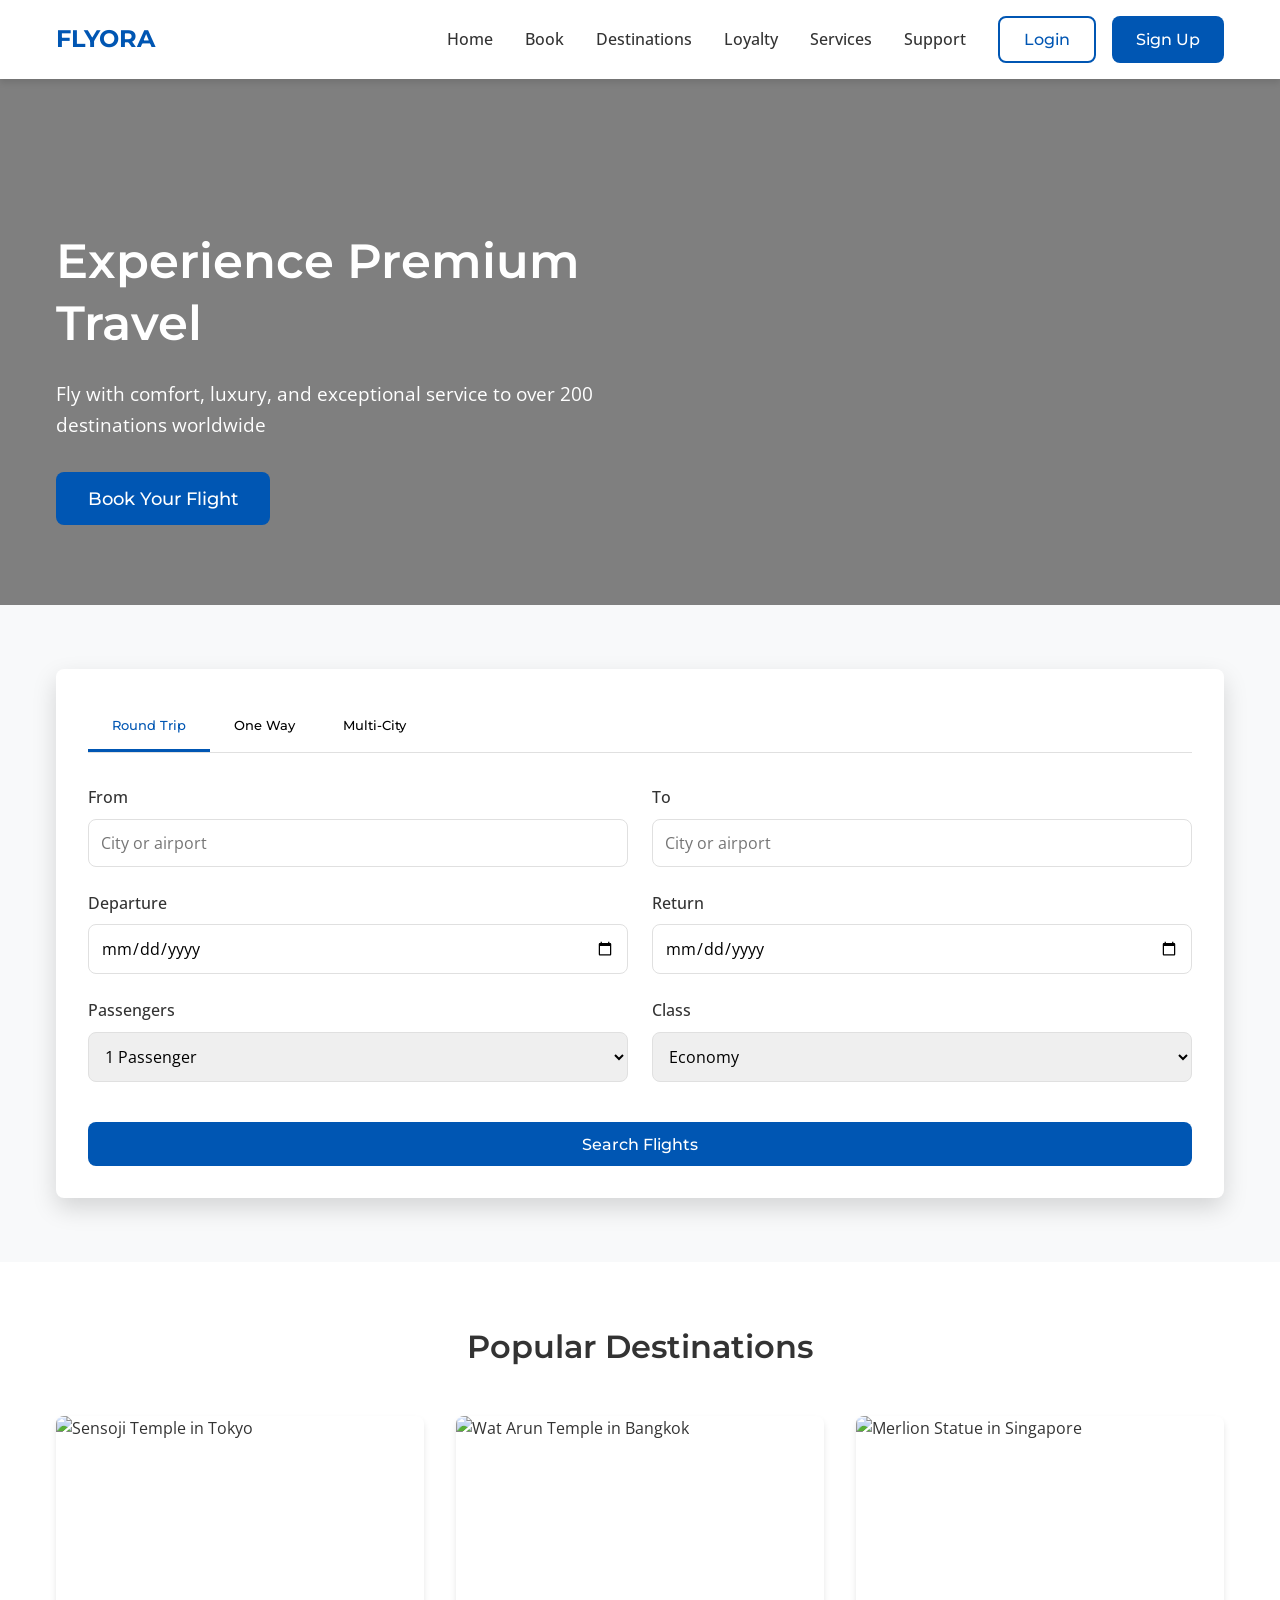
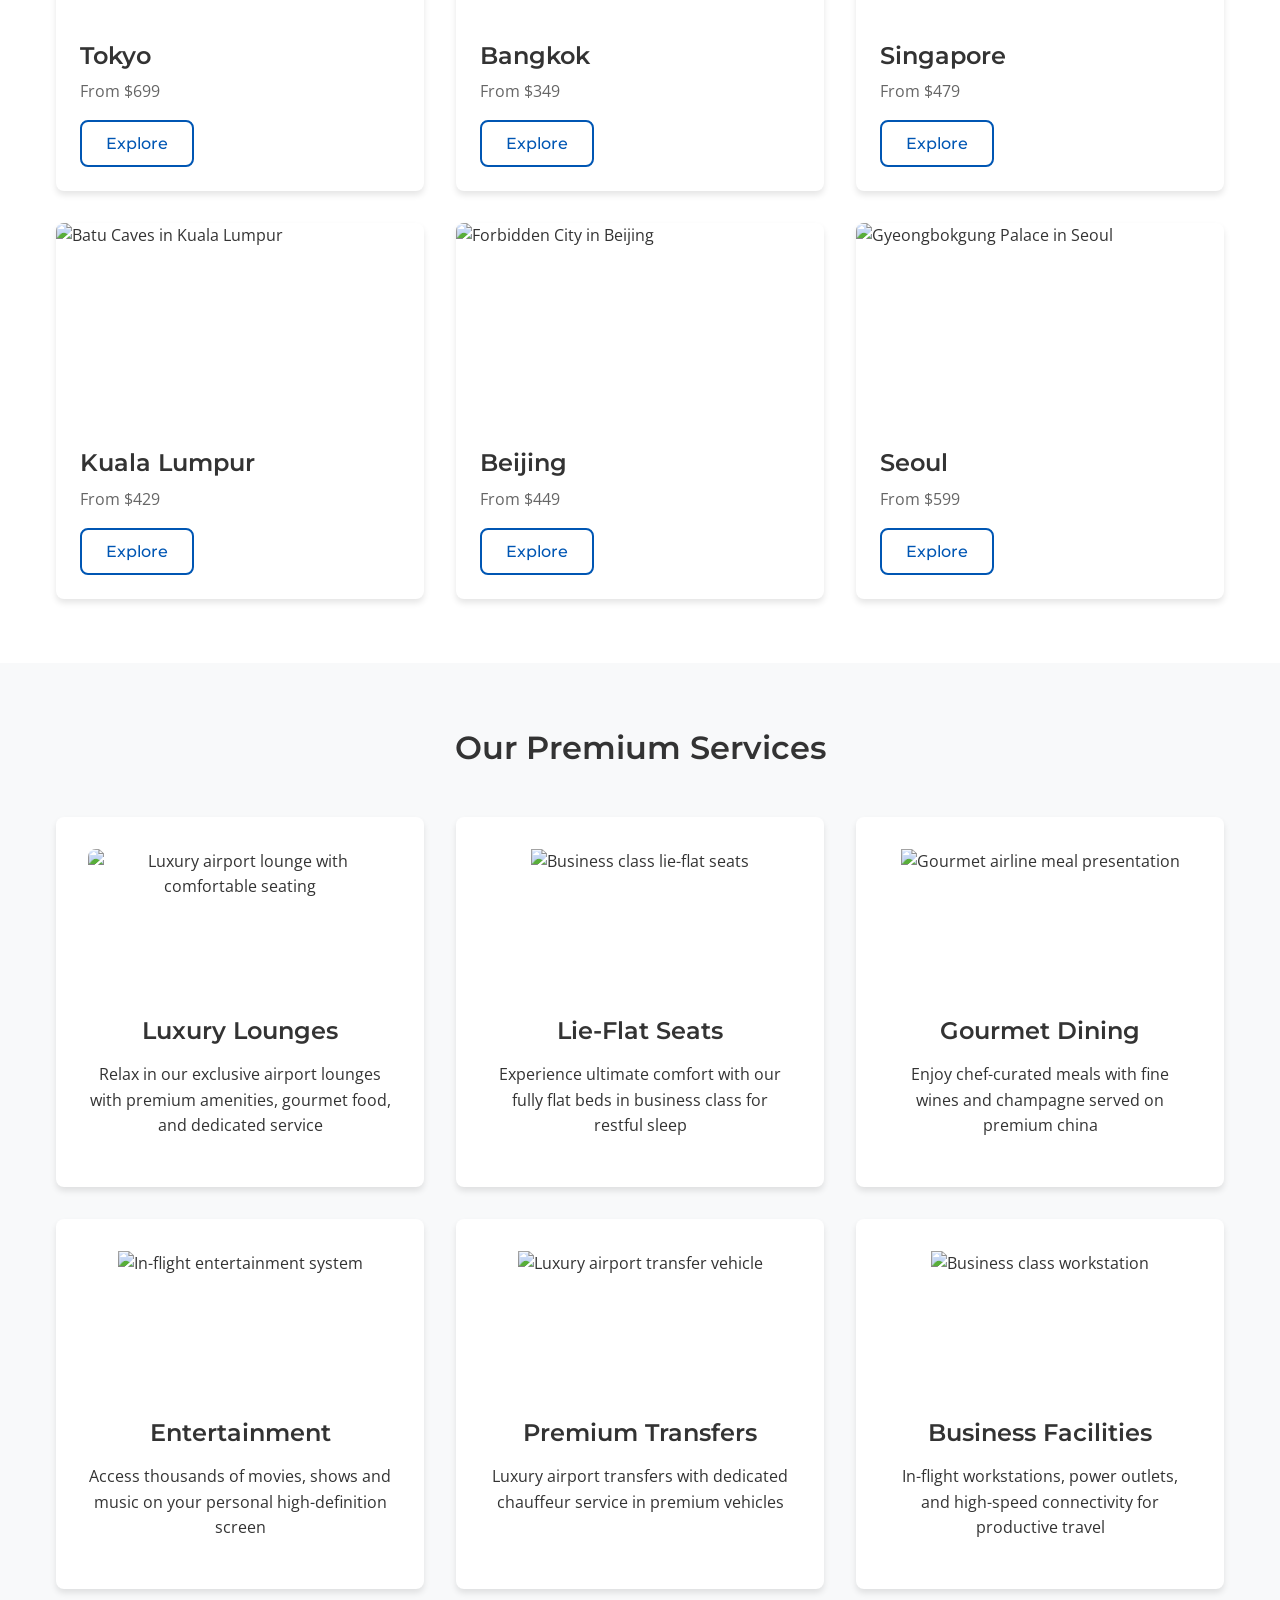
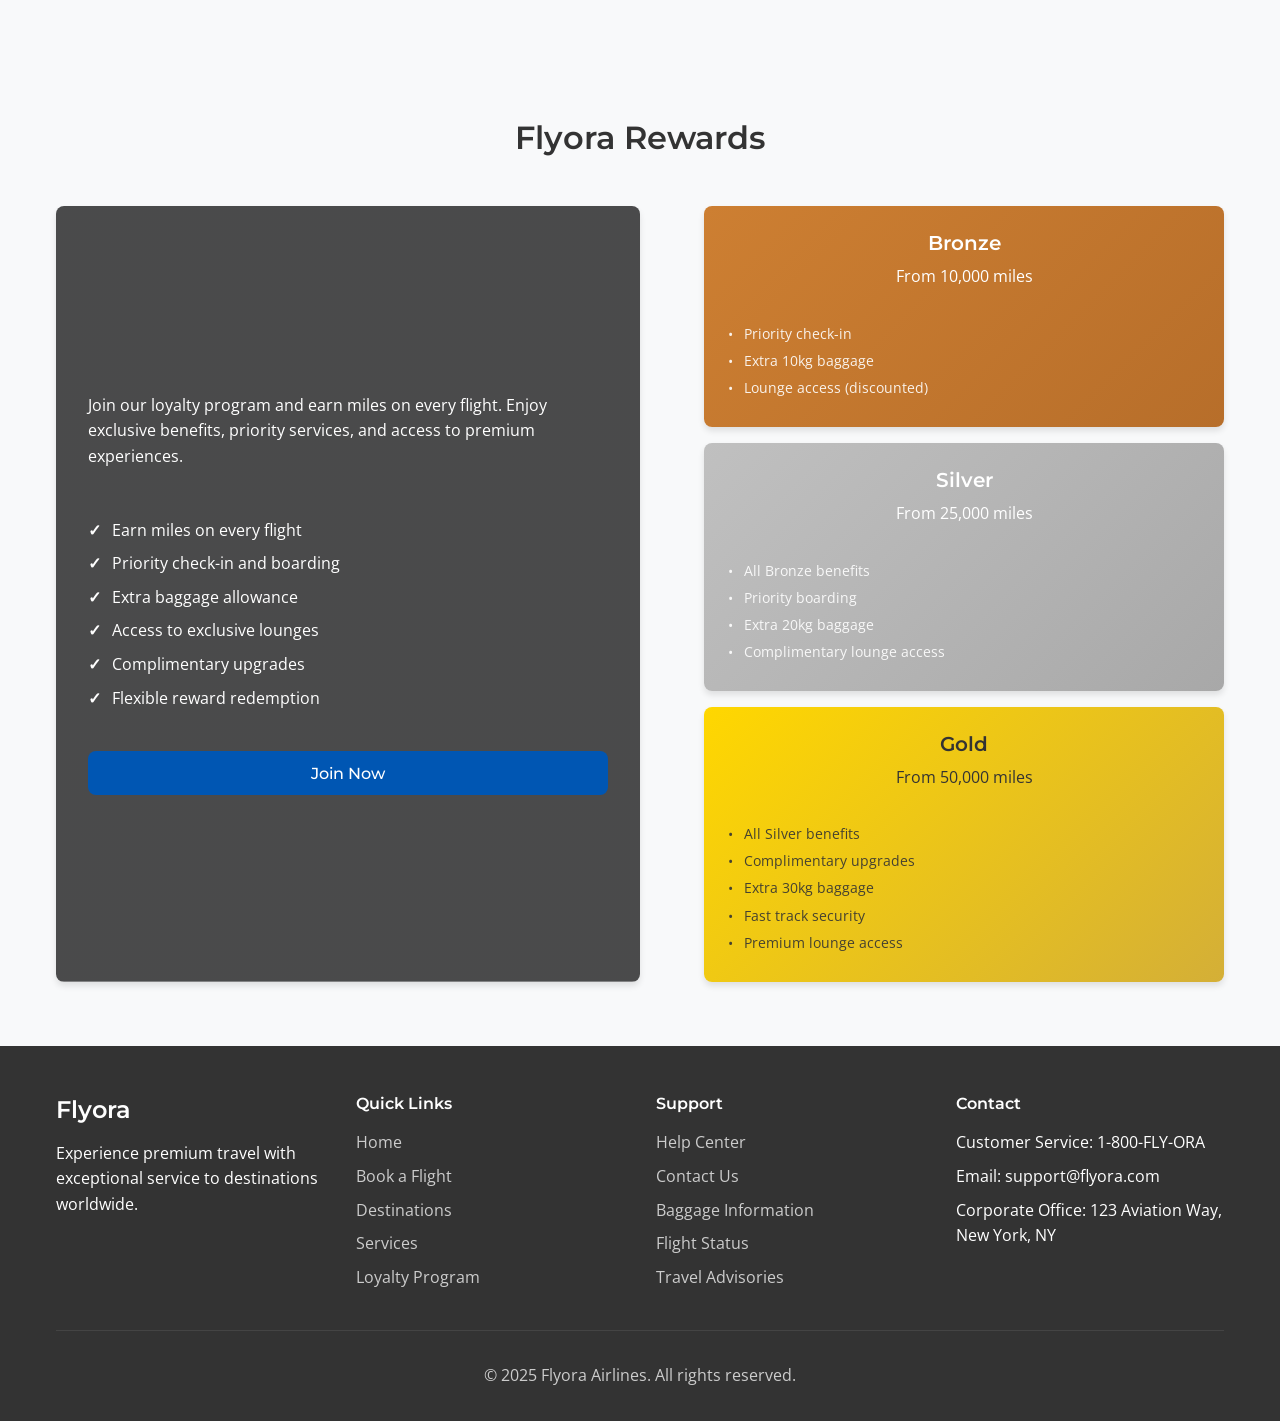
==== HTML/index.html @ 105d6963 "Add files via upload" ====
<!DOCTYPE html>
<html lang="en">
<head>
    <meta charset="UTF-8">
    <meta name="viewport" content="width=device-width, initial-scale=1.0">
    <title>Flyora - Premium Airline Experience</title>
    <link href="https://fonts.googleapis.com/css2?family=Montserrat:wght@400;500;600;700&family=Open+Sans:wght@400;500&display=swap" rel="stylesheet">
    <link rel="stylesheet" href="../CSS/style.css">
</head>
<body>
    <!-- Header & Navigation -->
    <header class="header">
        <div class="container">
            <nav class="navbar">
                <div class="nav-brand">
                    <a href="#" class="logo">
                        <span class="logo-text">FLYORA</span>
                    </a>
                </div>
                <ul class="nav-menu">
                    <li class="nav-item"><a href="#home" class="nav-link">Home</a></li>
                    <li class="nav-item"><a href="#booking" class="nav-link">Book</a></li>
                    <li class="nav-item"><a href="#destinations" class="nav-link">Destinations</a></li>
                    <li class="nav-item"><a href="#loyalty" class="nav-link">Loyalty</a></li>
                    <li class="nav-item"><a href="#services" class="nav-link">Services</a></li>
                    <li class="nav-item"><a href="#support" class="nav-link">Support</a></li>
                    <li class="nav-item auth-buttons">
                        <button class="btn btn-secondary" id="loginBtn">Login</button>
                        <button class="btn btn-primary" id="signupBtn">Sign Up</button>
                    </li>
                </ul>
                <div class="hamburger">
                    <span class="bar"></span>
                    <span class="bar"></span>
                    <span class="bar"></span>
                </div>
            </nav>
        </div>
    </header>

    <!-- Hero Section -->
    <section class="hero" id="home">
        <div class="container">
            <div class="hero-content">
                <h1 class="hero-title">Experience Premium Travel</h1>
                <p class="hero-subtitle">Fly with comfort, luxury, and exceptional service to over 200 destinations worldwide</p>
                <button class="btn btn-primary btn-large">Book Your Flight</button>
            </div>
        </div>
    </section>

    <!-- Flight Search -->
    <section class="flight-search" id="booking">
        <div class="container">
            <div class="search-container">
                <div class="search-tabs">
                    <button class="tab-btn active" data-tab="round-trip">Round Trip</button>
                    <button class="tab-btn" data-tab="one-way">One Way</button>
                    <button class="tab-btn" data-tab="multi-city">Multi-City</button>
                </div>
                <form class="search-form" id="flightSearchForm">
                    <div class="form-row">
                        <div class="form-group">
                            <label for="from">From</label>
                            <input type="text" id="from" placeholder="City or airport" required>
                        </div>
                        <div class="form-group">
                            <label for="to">To</label>
                            <input type="text" id="to" placeholder="City or airport" required>
                        </div>
                    </div>
                    <div class="form-row">
                        <div class="form-group">
                            <label for="departure">Departure</label>
                            <input type="date" id="departure" required>
                        </div>
                        <div class="form-group">
                            <label for="return">Return</label>
                            <input type="date" id="return">
                        </div>
                    </div>
                    <div class="form-row">
                        <div class="form-group">
                            <label for="passengers">Passengers</label>
                            <select id="passengers">
                                <option value="1">1 Passenger</option>
                                <option value="2">2 Passengers</option>
                                <option value="3">3 Passengers</option>
                                <option value="4">4 Passengers</option>
                                <option value="5">5+ Passengers</option>
                            </select>
                        </div>
                        <div class="form-group">
                            <label for="class">Class</label>
                            <select id="class">
                                <option value="economy">Economy</option>
                                <option value="premium">Premium Economy</option>
                                <option value="business">Business</option>
                                <option value="first">First Class</option>
                            </select>
                        </div>
                    </div>
                    <button type="submit" class="btn btn-primary btn-search">Search Flights</button>
                </form>
            </div>
        </div>
    </section>

    <!-- Destinations -->
    <section class="destinations" id="destinations">
        <div class="container">
            <h2 class="section-title">Popular Destinations</h2>
            <div class="destinations-grid">
                <!-- Tokyo - Sensoji Temple -->
                <div class="destination-card">
                    <div class="card-image">
                        <img src="https://images.unsplash.com/photo-1540959733332-9abcb6d7d92a?ixlib=rb-4.0.3&ixid=M3wxMjA3fDB8MHxwaG90by1wYWdlfHx8fGVufDB8fHx8fA%3D%3D&auto=format&fit=crop&w=2070&q=80" alt="Sensoji Temple in Tokyo">
                    </div>
                    <div class="card-content">
                        <h3>Tokyo</h3>
                        <p>From $699</p>
                        <button class="btn btn-secondary">Explore</button>
                    </div>
                </div>
                <!-- Bangkok - Wat Arun -->
                <div class="destination-card">
                    <div class="card-image">
                        <img src="https://images.unsplash.com/photo-1596422846543-75c6fc197f07?ixlib=rb-4.0.3&ixid=M3wxMjA3fDB8MHxwaG90by1wYWdlfHx8fGVufDB8fHx8fA%3D%3D&auto=format&fit=crop&w=2046&q=80" alt="Wat Arun Temple in Bangkok">
                    </div>
                    <div class="card-content">
                        <h3>Bangkok</h3>
                        <p>From $349</p>
                        <button class="btn btn-secondary">Explore</button>
                    </div>
                </div>
                <!-- Singapore - Merlion -->
                <div class="destination-card">
                    <div class="card-image">
                        <img src="https://images.unsplash.com/photo-1525625293386-3f8f99389edd?ixlib=rb-4.0.3&ixid=M3wxMjA3fDB8MHxwaG90by1wYWdlfHx8fGVufDB8fHx8fA%3D%3D&auto=format&fit=crop&w=2052&q=80" alt="Merlion Statue in Singapore">
                    </div>
                    <div class="card-content">
                        <h3>Singapore</h3>
                        <p>From $479</p>
                        <button class="btn btn-secondary">Explore</button>
                    </div>
                </div>
                <!-- Kuala Lumpur - Batu Caves -->
                <div class="destination-card">
                    <div class="card-image">
                        <img src="https://images.unsplash.com/photo-1596422846543-75c6fc197f07?ixlib=rb-4.0.3&ixid=M3wxMjA3fDB8MHxwaG90by1wYWdlfHx8fGVufDB8fHx8fA%3D%3D&auto=format&fit=crop&w=2046&q=80" alt="Batu Caves in Kuala Lumpur">
                    </div>
                    <div class="card-content">
                        <h3>Kuala Lumpur</h3>
                        <p>From $429</p>
                        <button class="btn btn-secondary">Explore</button>
                    </div>
                </div>
                <!-- Beijing - Forbidden City -->
                <div class="destination-card">
                    <div class="card-image">
                        <img src="https://images.unsplash.com/photo-1508804185872-d7badad00f7d?ixlib=rb-4.0.3&ixid=M3wxMjA3fDB8MHxwaG90by1wYWdlfHx8fGVufDB8fHx8fA%3D%3D&auto=format&fit=crop&w=2070&q=80" alt="Forbidden City in Beijing">
                    </div>
                    <div class="card-content">
                        <h3>Beijing</h3>
                        <p>From $449</p>
                        <button class="btn btn-secondary">Explore</button>
                    </div>
                </div>
                <!-- Seoul - Gyeongbokgung Palace -->
                <div class="destination-card">
                    <div class="card-image">
                        <img src="https://images.unsplash.com/photo-1534274867514-d5b47ef89ed7?ixlib=rb-4.0.3&ixid=M3wxMjA3fDB8MHxwaG90by1wYWdlfHx8fGVufDB8fHx8fA%3D%3D&auto=format&fit=crop&w=2065&q=80" alt="Gyeongbokgung Palace in Seoul">
                    </div>
                    <div class="card-content">
                        <h3>Seoul</h3>
                        <p>From $599</p>
                        <button class="btn btn-secondary">Explore</button>
                    </div>
                </div>
            </div>
        </div>
    </section>

    <!-- Services -->
    <section class="services" id="services">
        <div class="container">
            <h2 class="section-title">Our Premium Services</h2>
            <div class="services-grid">
                <div class="service-card">
                    <div class="service-image">
                        <img src="https://images.unsplash.com/photo-1566073771259-6a8506099945?ixlib=rb-4.0.3&ixid=M3wxMjA3fDB8MHxwaG90by1wYWdlfHx8fGVufDB8fHx8fA%3D%3D&auto=format&fit=crop&w=2068&q=80" alt="Luxury airport lounge with comfortable seating">
                    </div>
                    <h3>Luxury Lounges</h3>
                    <p>Relax in our exclusive airport lounges with premium amenities, gourmet food, and dedicated service</p>
                </div>
                <div class="service-card">
                    <div class="service-image">
                        <img src="https://images.unsplash.com/photo-1556386737-ae9b1e8faa12?ixlib=rb-4.0.3&ixid=M3wxMjA3fDB8MHxwaG90by1wYWdlfHx8fGVufDB8fHx8fA%3D%3D&auto=format&fit=crop&w=2070&q=80" alt="Business class lie-flat seats">
                    </div>
                    <h3>Lie-Flat Seats</h3>
                    <p>Experience ultimate comfort with our fully flat beds in business class for restful sleep</p>
                </div>
                <div class="service-card">
                    <div class="service-image">
                        <img src="https://images.unsplash.com/photo-1565299624946-b28f40a0ca4b?ixlib=rb-4.0.3&ixid=M3wxMjA3fDB8MHxwaG90by1wYWdlfHx8fGVufDB8fHx8fA%3D%3D&auto=format&fit=crop&w=1981&q=80" alt="Gourmet airline meal presentation">
                    </div>
                    <h3>Gourmet Dining</h3>
                    <p>Enjoy chef-curated meals with fine wines and champagne served on premium china</p>
                </div>
                <div class="service-card">
                    <div class="service-image">
                        <img src="https://images.unsplash.com/photo-1571019613454-1cb2f99b2d8b?ixlib=rb-4.0.3&ixid=M3wxMjA3fDB8MHxwaG90by1wYWdlfHx8fGVufDB8fHx8fA%3D%3D&auto=format&fit=crop&w=2070&q=80" alt="In-flight entertainment system">
                    </div>
                    <h3>Entertainment</h3>
                    <p>Access thousands of movies, shows and music on your personal high-definition screen</p>
                </div>
                <div class="service-card">
                    <div class="service-image">
                        <img src="https://images.unsplash.com/photo-1544620347-c4fd4a3d5957?ixlib=rb-4.0.3&ixid=M3wxMjA3fDB8MHxwaG90by1wYWdlfHx8fGVufDB8fHx8fA%3D%3D&auto=format&fit=crop&w=2069&q=80" alt="Luxury airport transfer vehicle">
                    </div>
                    <h3>Premium Transfers</h3>
                    <p>Luxury airport transfers with dedicated chauffeur service in premium vehicles</p>
                </div>
                <div class="service-card">
                    <div class="service-image">
                        <img src="https://images.unsplash.com/photo-1565689228864-2c3d63f83f81?ixlib=rb-4.0.3&ixid=M3wxMjA3fDB8MHxwaG90by1wYWdlfHx8fGVufDB8fHx8fA%3D%3D&auto=format&fit=crop&w=2070&q=80" alt="Business class workstation">
                    </div>
                    <h3>Business Facilities</h3>
                    <p>In-flight workstations, power outlets, and high-speed connectivity for productive travel</p>
                </div>
            </div>
        </div>
    </section>

    <!-- Loyalty Program -->
    <section class="loyalty" id="loyalty">
        <div class="container">
            <h2 class="section-title">Flyora Rewards</h2>
            <div class="loyalty-content">
                <div class="loyalty-text">
                    <p>Join our loyalty program and earn miles on every flight. Enjoy exclusive benefits, priority services, and access to premium experiences.</p>
                    <ul class="benefits-list">
                        <li>Earn miles on every flight</li>
                        <li>Priority check-in and boarding</li>
                        <li>Extra baggage allowance</li>
                        <li>Access to exclusive lounges</li>
                        <li>Complimentary upgrades</li>
                        <li>Flexible reward redemption</li>
                    </ul>
                    <button class="btn btn-primary">Join Now</button>
                </div>
                <div class="loyalty-visual">
                    <div class="tier-cards">
                        <div class="tier-card bronze">
                            <h4>Bronze</h4>
                            <p>From 10,000 miles</p>
                            <ul class="tier-benefits">
                                <li>Priority check-in</li>
                                <li>Extra 10kg baggage</li>
                                <li>Lounge access (discounted)</li>
                            </ul>
                        </div>
                        <div class="tier-card silver">
                            <h4>Silver</h4>
                            <p>From 25,000 miles</p>
                            <ul class="tier-benefits">
                                <li>All Bronze benefits</li>
                                <li>Priority boarding</li>
                                <li>Extra 20kg baggage</li>
                                <li>Complimentary lounge access</li>
                            </ul>
                        </div>
                        <div class="tier-card gold">
                            <h4>Gold</h4>
                            <p>From 50,000 miles</p>
                            <ul class="tier-benefits">
                                <li>All Silver benefits</li>
                                <li>Complimentary upgrades</li>
                                <li>Extra 30kg baggage</li>
                                <li>Fast track security</li>
                                <li>Premium lounge access</li>
                            </ul>
                        </div>
                    </div>
                </div>
            </div>
        </div>
    </section>

    <!-- Footer -->
    <footer class="footer" id="support">
        <div class="container">
            <div class="footer-content">
                <div class="footer-section">
                    <h3>Flyora</h3>
                    <p>Experience premium travel with exceptional service to destinations worldwide.</p>
                </div>
                <div class="footer-section">
                    <h4>Quick Links</h4>
                    <ul>
                        <li><a href="#home">Home</a></li>
                        <li><a href="#booking">Book a Flight</a></li>
                        <li><a href="#destinations">Destinations</a></li>
                        <li><a href="#services">Services</a></li>
                        <li><a href="#loyalty">Loyalty Program</a></li>
                    </ul>
                </div>
                <div class="footer-section">
                    <h4>Support</h4>
                    <ul>
                        <li><a href="#">Help Center</a></li>
                        <li><a href="#">Contact Us</a></li>
                        <li><a href="#">Baggage Information</a></li>
                        <li><a href="#">Flight Status</a></li>
                        <li><a href="#">Travel Advisories</a></li>
                    </ul>
                </div>
                <div class="footer-section">
                    <h4>Contact</h4>
                    <ul>
                        <li>Customer Service: 1-800-FLY-ORA</li>
                        <li>Email: support@flyora.com</li>
                        <li>Corporate Office: 123 Aviation Way, New York, NY</li>
                    </ul>
                </div>
            </div>
            <div class="footer-bottom">
                <p>&copy; 2025 Flyora Airlines. All rights reserved.</p>
            </div>
        </div>
    </footer>

    <!-- Auth Modal -->
    <div class="modal" id="authModal">
        <div class="modal-content">
            <span class="close">&times;</span>
            <div class="auth-tabs">
                <button class="auth-tab active" data-tab="login">Login</button>
                <button class="auth-tab" data-tab="signup">Sign Up</button>
            </div>
            <form class="auth-form" id="loginForm">
                <div class="form-group">
                    <label for="loginEmail">Email</label>
                    <input type="email" id="loginEmail" required>
                </div>
                <div class="form-group">
                    <label for="loginPassword">Password</label>
                    <input type="password" id="loginPassword" required>
                </div>
                <button type="submit" class="btn btn-primary">Login</button>
            </form>
            <form class="auth-form hidden" id="signupForm">
                <div class="form-group">
                    <label for="signupName">Full Name</label>
                    <input type="text" id="signupName" required>
                </div>
                <div class="form-group">
                    <label for="signupEmail">Email</label>
                    <input type="email" id="signupEmail" required>
                </div>
                <div class="form-group">
                    <label for="signupPassword">Password</label>
                    <input type="password" id="signupPassword" required>
                </div>
                <div class="form-group">
                    <label for="signupConfirmPassword">Confirm Password</label>
                    <input type="password" id="signupConfirmPassword" required>
                </div>
                <button type="submit" class="btn btn-primary">Sign Up</button>
            </form>
        </div>
    </div>

    <!-- Notification -->
    <div class="notification hidden" id="notification"></div>

    <script src="../JavaScript/script.js"></script>
</body>
</html>
---- CSS/style.css ----
/* CSS Variables */
:root {
    --primary-color: #0056b3;
    --primary-dark: #004494;
    --secondary-color: #ff7e00;
    --secondary-dark: #e67000;
    --accent-color: #00a8e8;
    --text-dark: #333333;
    --text-light: #666666;
    --text-white: #ffffff;
    --bg-light: #f8f9fa;
    --bg-white: #ffffff;
    --border-color: #e0e0e0;
    --success-color: #28a745;
    --warning-color: #ffc107;
    --error-color: #dc3545;
    --shadow: 0 4px 6px rgba(0, 0, 0, 0.1);
    --shadow-lg: 0 10px 25px rgba(0, 0, 0, 0.15);
    --border-radius: 8px;
    --transition: all 0.3s ease;
}

/* Reset & Base Styles */
* {
    margin: 0;
    padding: 0;
    box-sizing: border-box;
}

html {
    scroll-behavior: smooth;
}

body {
    font-family: 'Open Sans', sans-serif;
    font-size: 16px;
    line-height: 1.6;
    color: var(--text-dark);
    background-color: var(--bg-white);
}

h1, h2, h3, h4, h5, h6 {
    font-family: 'Montserrat', sans-serif;
    font-weight: 600;
    line-height: 1.3;
    margin-bottom: 1rem;
}

h1 {
    font-size: 2.5rem;
}

h2 {
    font-size: 2rem;
}

h3 {
    font-size: 1.5rem;
}

p {
    margin-bottom: 1rem;
}

a {
    text-decoration: none;
    color: inherit;
}

ul {
    list-style: none;
}

img {
    max-width: 100%;
    height: auto;
}

.container {
    width: 100%;
    max-width: 1200px;
    margin: 0 auto;
    padding: 0 1rem;
}

/* Buttons */
.btn {
    display: inline-block;
    padding: 0.75rem 1.5rem;
    border: none;
    border-radius: var(--border-radius);
    font-family: 'Montserrat', sans-serif;
    font-weight: 500;
    font-size: 1rem;
    text-align: center;
    cursor: pointer;
    transition: var(--transition);
    min-height: 44px;
    min-width: 44px;
}

.btn-primary {
    background-color: var(--primary-color);
    color: var(--text-white);
}

.btn-primary:hover {
    background-color: var(--primary-dark);
    transform: translateY(-2px);
}

.btn-secondary {
    background-color: transparent;
    color: var(--primary-color);
    border: 2px solid var(--primary-color);
}

.btn-secondary:hover {
    background-color: var(--primary-color);
    color: var(--text-white);
}

.btn-large {
    padding: 1rem 2rem;
    font-size: 1.1rem;
}

.btn-search {
    width: 100%;
    margin-top: 1rem;
}

/* Header & Navigation */
.header {
    position: fixed;
    top: 0;
    left: 0;
    width: 100%;
    background-color: var(--bg-white);
    box-shadow: var(--shadow);
    z-index: 1000;
}

.navbar {
    display: flex;
    justify-content: space-between;
    align-items: center;
    padding: 1rem 0;
}

.logo {
    font-family: 'Montserrat', sans-serif;
    font-weight: 700;
    font-size: 1.5rem;
    color: var(--primary-color);
}

.nav-menu {
    display: flex;
    align-items: center;
    gap: 2rem;
}

.nav-link {
    font-weight: 500;
    transition: var(--transition);
    padding: 0.5rem 0;
    position: relative;
}

.nav-link:hover {
    color: var(--primary-color);
}

.nav-link::after {
    content: '';
    position: absolute;
    bottom: 0;
    left: 0;
    width: 0;
    height: 2px;
    background-color: var(--primary-color);
    transition: var(--transition);
}

.nav-link:hover::after {
    width: 100%;
}

.auth-buttons {
    display: flex;
    gap: 1rem;
}

.hamburger {
    display: none;
    flex-direction: column;
    cursor: pointer;
}

.bar {
    width: 25px;
    height: 3px;
    background-color: var(--text-dark);
    margin: 3px 0;
    transition: var(--transition);
}

/* Hero Section */
.hero {
    background: linear-gradient(rgba(0, 0, 0, 0.5), rgba(0, 0, 0, 0.5)), url('https://images.unsplash.com/photo-1436491865332-7a61a109cc05?ixlib=rb-4.0.3&ixid=M3wxMjA3fDB8MHxwaG90by1wYWdlfHx8fGVufDB8fHx8fA%3D%3D&auto=format&fit=crop&w=2074&q=80');
    background-size: cover;
    background-position: center;
    color: var(--text-white);
    padding: 10rem 0 5rem;
    margin-top: 70px;
}

.hero-content {
    max-width: 600px;
}

.hero-title {
    font-size: 3rem;
    margin-bottom: 1.5rem;
}

.hero-subtitle {
    font-size: 1.2rem;
    margin-bottom: 2rem;
}

/* Flight Search */
.flight-search {
    padding: 4rem 0;
    background-color: var(--bg-light);
}

.search-container {
    background-color: var(--bg-white);
    border-radius: var(--border-radius);
    box-shadow: var(--shadow-lg);
    padding: 2rem;
}

.search-tabs {
    display: flex;
    margin-bottom: 2rem;
    border-bottom: 1px solid var(--border-color);
}

.tab-btn {
    background: none;
    border: none;
    padding: 1rem 1.5rem;
    font-family: 'Montserrat', sans-serif;
    font-weight: 500;
    cursor: pointer;
    transition: var(--transition);
    border-bottom: 3px solid transparent;
}

.tab-btn.active {
    color: var(--primary-color);
    border-bottom-color: var(--primary-color);
}

.search-form {
    display: flex;
    flex-direction: column;
    gap: 1.5rem;
}

.form-row {
    display: grid;
    grid-template-columns: 1fr 1fr;
    gap: 1.5rem;
}

.form-group {
    display: flex;
    flex-direction: column;
}

.form-group label {
    margin-bottom: 0.5rem;
    font-weight: 500;
}

.form-group input,
.form-group select {
    padding: 0.75rem;
    border: 1px solid var(--border-color);
    border-radius: var(--border-radius);
    font-family: 'Open Sans', sans-serif;
    font-size: 1rem;
    transition: var(--transition);
    min-height: 44px;
}

.form-group input:focus,
.form-group select:focus {
    outline: none;
    border-color: var(--primary-color);
    box-shadow: 0 0 0 3px rgba(0, 86, 179, 0.1);
}

/* Destinations */
.destinations {
    padding: 4rem 0;
}

.section-title {
    text-align: center;
    margin-bottom: 3rem;
}

.destinations-grid {
    display: grid;
    grid-template-columns: repeat(3, 1fr);
    gap: 2rem;
}

.destination-card {
    background-color: var(--bg-white);
    border-radius: var(--border-radius);
    box-shadow: var(--shadow);
    overflow: hidden;
    transition: var(--transition);
}

.destination-card:hover {
    transform: translateY(-5px);
    box-shadow: var(--shadow-lg);
}

.card-image {
    height: 200px;
    overflow: hidden;
}

.card-image img {
    width: 100%;
    height: 100%;
    object-fit: cover;
    transition: var(--transition);
}

.destination-card:hover .card-image img {
    transform: scale(1.1);
}

.card-content {
    padding: 1.5rem;
}

.card-content h3 {
    margin-bottom: 0.5rem;
}

.card-content p {
    margin-bottom: 1rem;
    color: var(--text-light);
}

/* Services */
.services {
    padding: 4rem 0;
    background-color: var(--bg-light);
}

.services-grid {
    display: grid;
    grid-template-columns: repeat(3, 1fr);
    gap: 2rem;
}

.service-card {
    background-color: var(--bg-white);
    padding: 2rem;
    border-radius: var(--border-radius);
    text-align: center;
    box-shadow: var(--shadow);
    transition: var(--transition);
    position: relative;
    overflow: hidden;
}

.service-card:hover {
    transform: translateY(-5px);
    box-shadow: var(--shadow-lg);
}

.service-icon {
    font-size: 3rem;
    margin-bottom: 1rem;
}

.service-card h3 {
    margin-bottom: 1rem;
}

/* Service Images */
.service-image {
    height: 150px;
    overflow: hidden;
    border-radius: var(--border-radius);
    margin-bottom: 1rem;
}

.service-image img {
    width: 100%;
    height: 100%;
    object-fit: cover;
    transition: var(--transition);
}

.service-card:hover .service-image img {
    transform: scale(1.1);
}

/* Loyalty Program */
.loyalty {
    padding: 4rem 0;
    background-color: var(--bg-light);
}

.loyalty-content {
    display: flex;
    gap: 4rem;
    align-items: stretch;
    min-height: 500px;
}

.loyalty-text, .loyalty-visual {
    flex: 1;
    width: 50%;
    display: flex;
    flex-direction: column;
    justify-content: center;
}

.loyalty-text {
    padding: 2rem;
    border-radius: var(--border-radius);
    box-shadow: var(--shadow);
    position: relative;
    overflow: hidden;
    background: linear-gradient(rgba(0, 0, 0, 0.7), rgba(0, 0, 0, 0.7)), 
                url('https://images.unsplash.com/photo-1556386736-6b26ccf16cf3?ixlib=rb-4.0.3&ixid=M3wxMjA3fDB8MHxwaG90by1wYWdlfHx8fGVufDB8fHx8fA%3D%3D&auto=format&fit=crop&w=2070&q=80');
    background-size: cover;
    background-position: center;
    color: var(--text-white);
}

.benefits-list {
    margin: 2rem 0;
}

.benefits-list li {
    margin-bottom: 0.5rem;
    padding-left: 1.5rem;
    position: relative;
}

.benefits-list li::before {
    content: '✓';
    position: absolute;
    left: 0;
    color: var(--text-white);
    font-weight: bold;
}

.tier-cards {
    display: flex;
    flex-direction: column;
    gap: 1rem;
    height: 100%;
    justify-content: center;
}

.tier-card {
    padding: 1.5rem;
    border-radius: var(--border-radius);
    text-align: center;
    box-shadow: var(--shadow);
    flex: 1;
    display: flex;
    flex-direction: column;
    justify-content: center;
}

.tier-card.bronze {
    background: linear-gradient(135deg, #cd7f32, #b76e2a);
    color: var(--text-white);
}

.tier-card.silver {
    background: linear-gradient(135deg, #c0c0c0, #a8a8a8);
    color: var(--text-white);
}

.tier-card.gold {
    background: linear-gradient(135deg, #ffd700, #d4af37);
    color: var(--text-dark);
}

.tier-card h4 {
    margin-bottom: 0.5rem;
    font-size: 1.25rem;
}

.tier-benefits {
    text-align: left;
    margin-top: 1rem;
    color: rgba(255,255,255,0.9);
}

.tier-card.gold .tier-benefits {
    color: rgba(51,51,51,0.9);
}

.tier-benefits li {
    margin-bottom: 0.25rem;
    padding-left: 1rem;
    position: relative;
    font-size: 0.9rem;
}

.tier-benefits li::before {
    content: '•';
    position: absolute;
    left: 0;
}

/* Footer */
.footer {
    background-color: var(--text-dark);
    color: var(--text-white);
    padding: 3rem 0 1rem;
}

.footer-content {
    display: grid;
    grid-template-columns: repeat(auto-fit, minmax(200px, 1fr));
    gap: 2rem;
    margin-bottom: 2rem;
}

.footer-section h3,
.footer-section h4 {
    margin-bottom: 1rem;
    color: var(--text-white);
}

.footer-section ul li {
    margin-bottom: 0.5rem;
}

.footer-section a {
    color: #cccccc;
    transition: var(--transition);
}

.footer-section a:hover {
    color: var(--text-white);
}

.footer-bottom {
    text-align: center;
    padding-top: 2rem;
    border-top: 1px solid #444444;
    color: #cccccc;
}

/* Modal */
.modal {
    display: none;
    position: fixed;
    top: 0;
    left: 0;
    width: 100%;
    height: 100%;
    background-color: rgba(0, 0, 0, 0.5);
    z-index: 2000;
    align-items: center;
    justify-content: center;
}

.modal-content {
    background-color: var(--bg-white);
    border-radius: var(--border-radius);
    width: 90%;
    max-width: 500px;
    padding: 2rem;
    position: relative;
    box-shadow: var(--shadow-lg);
}

.close {
    position: absolute;
    top: 1rem;
    right: 1.5rem;
    font-size: 1.5rem;
    cursor: pointer;
    color: var(--text-light);
}

.auth-tabs {
    display: flex;
    margin-bottom: 2rem;
    border-bottom: 1px solid var(--border-color);
}

.auth-tab {
    background: none;
    border: none;
    padding: 1rem 1.5rem;
    font-family: 'Montserrat', sans-serif;
    font-weight: 500;
    cursor: pointer;
    transition: var(--transition);
    border-bottom: 3px solid transparent;
}

.auth-tab.active {
    color: var(--primary-color);
    border-bottom-color: var(--primary-color);
}

.auth-form {
    display: flex;
    flex-direction: column;
    gap: 1.5rem;
}

.hidden {
    display: none;
}

/* Notification */
.notification {
    position: fixed;
    top: 100px;
    right: 20px;
    padding: 1rem 1.5rem;
    border-radius: 8px;
    color: white;
    font-weight: 500;
    z-index: 3000;
    max-width: 300px;
    box-shadow: 0 4px 12px rgba(0, 0, 0, 0.15);
    transform: translateX(400px);
    transition: transform 0.3s ease;
}

.notification-success {
    background-color: #28a745;
}

.notification-error {
    background-color: #dc3545;
}

.notification-info {
    background-color: #0056b3;
}

.notification-warning {
    background-color: #ffc107;
    color: #333;
}

/* Responsive Styles */
@media (max-width: 1024px) {
    .hero-title {
        font-size: 2.5rem;
    }
    
    .loyalty-content {
        gap: 2rem;
    }
    
    /* Tablet: 2 destinations per row */
    .destinations-grid {
        grid-template-columns: repeat(2, 1fr);
    }
    
    /* Tablet: 2 services per row */
    .services-grid {
        grid-template-columns: repeat(2, 1fr);
    }
}

@media (max-width: 768px) {
    .hamburger {
        display: flex;
    }
    
    .nav-menu {
        position: fixed;
        top: 70px;
        left: -100%;
        width: 100%;
        background-color: var(--bg-white);
        flex-direction: column;
        align-items: center;
        padding: 2rem 0;
        box-shadow: var(--shadow);
        transition: var(--transition);
        gap: 1.5rem;
    }
    
    .nav-menu.active {
        left: 0;
    }
    
    .auth-buttons {
        flex-direction: column;
        width: 100%;
        padding: 0 2rem;
    }
    
    .auth-buttons .btn {
        width: 100%;
    }
    
    .hero {
        padding: 8rem 0 4rem;
    }
    
    .hero-title {
        font-size: 2rem;
    }
    
    .hero-subtitle {
        font-size: 1rem;
    }
    
    .form-row {
        grid-template-columns: 1fr;
    }
    
    .loyalty-content {
        flex-direction: column;
        gap: 2rem;
    }
    
    .loyalty-text, .loyalty-visual {
        width: 100%;
    }
    
    .tier-cards {
        flex-direction: row;
    }
    
    .tier-card {
        min-width: 120px;
    }
}

@media (max-width: 576px) {
    .container {
        padding: 0 0.5rem;
    }
    
    .hero {
        padding: 6rem 0 3rem;
    }
    
    .hero-title {
        font-size: 1.75rem;
    }
    
    .search-container {
        padding: 1.5rem;
    }
    
    .search-tabs {
        flex-direction: column;
    }
    
    .tab-btn {
        text-align: left;
        border-bottom: 1px solid var(--border-color);
        border-left: 3px solid transparent;
    }
    
    .tab-btn.active {
        border-bottom-color: var(--border-color);
        border-left-color: var(--primary-color);
    }
    
    /* Mobile: 1 destination per row */
    .destinations-grid {
        grid-template-columns: 1fr;
    }
    
    /* Mobile: 1 service per row */
    .services-grid {
        grid-template-columns: 1fr;
    }
    
    .footer-content {
        grid-template-columns: 1fr;
    }
    
    .tier-cards {
        flex-direction: column;
    }
}
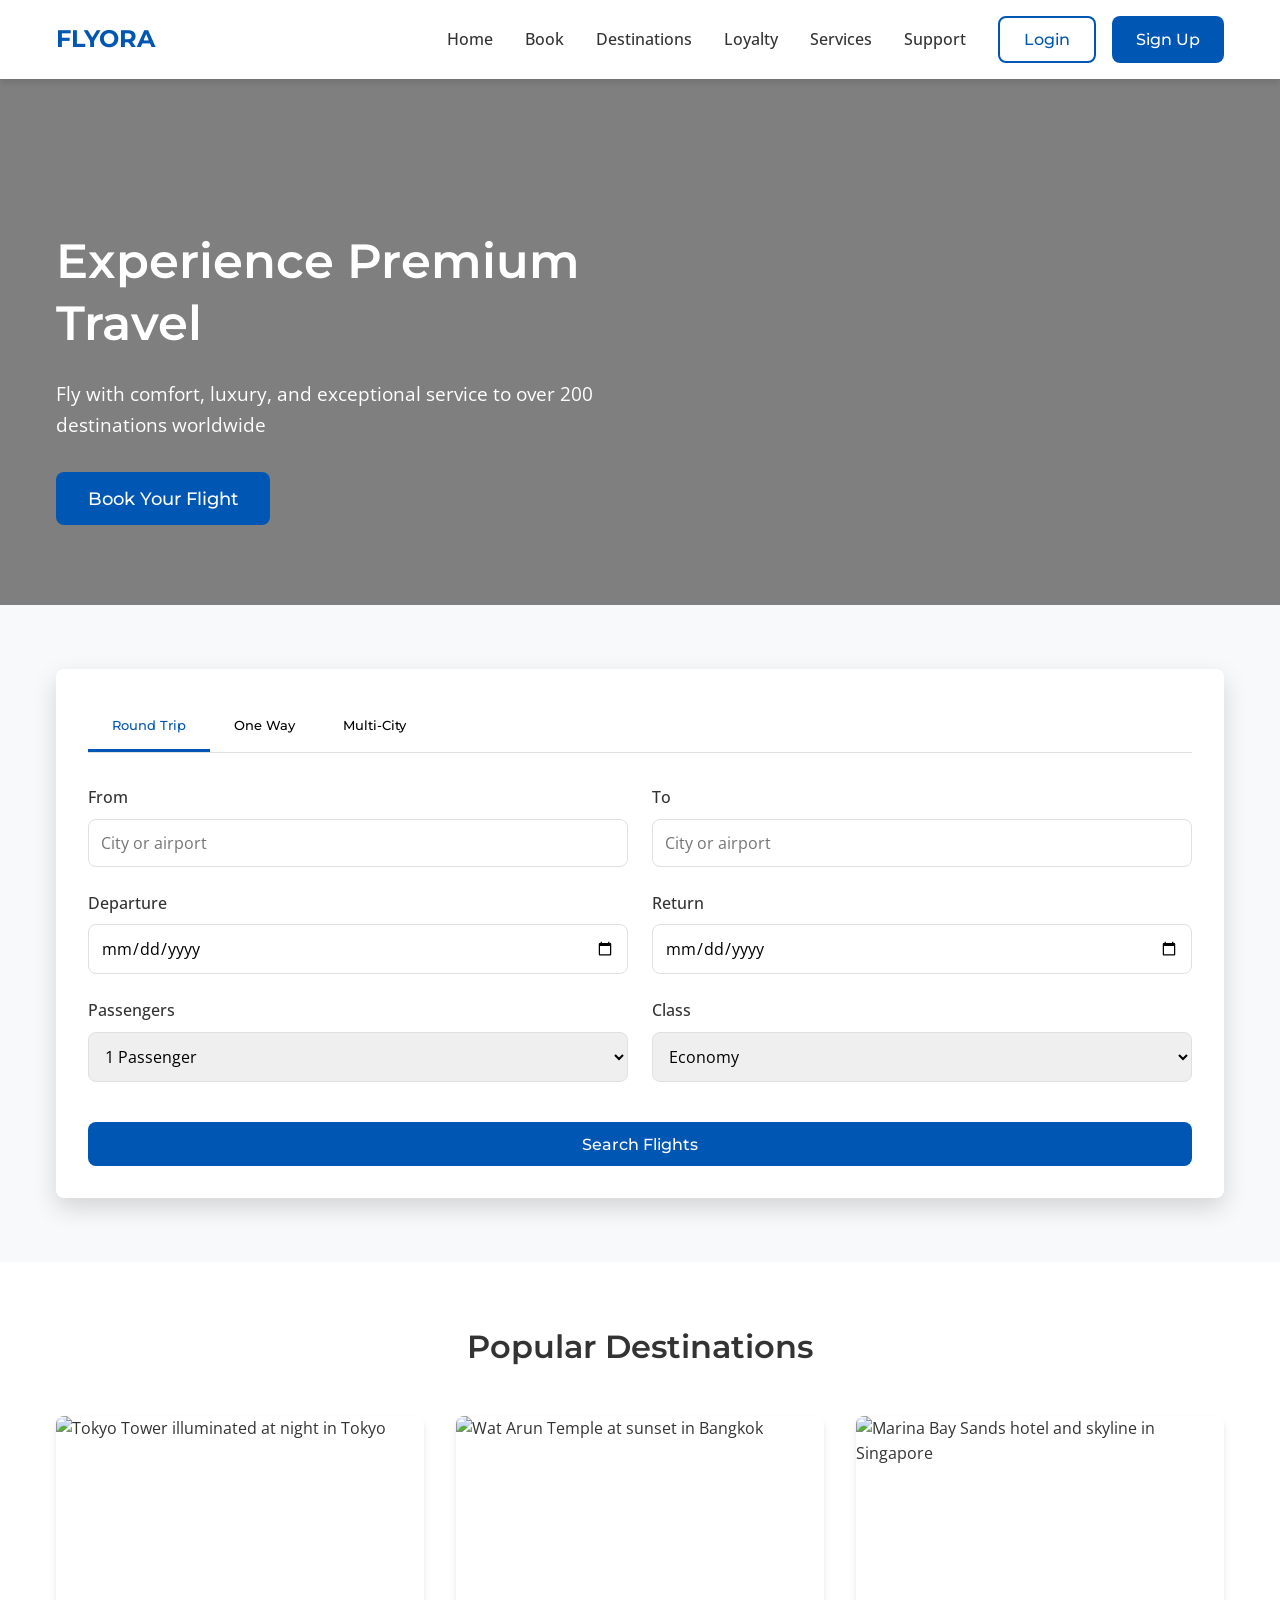
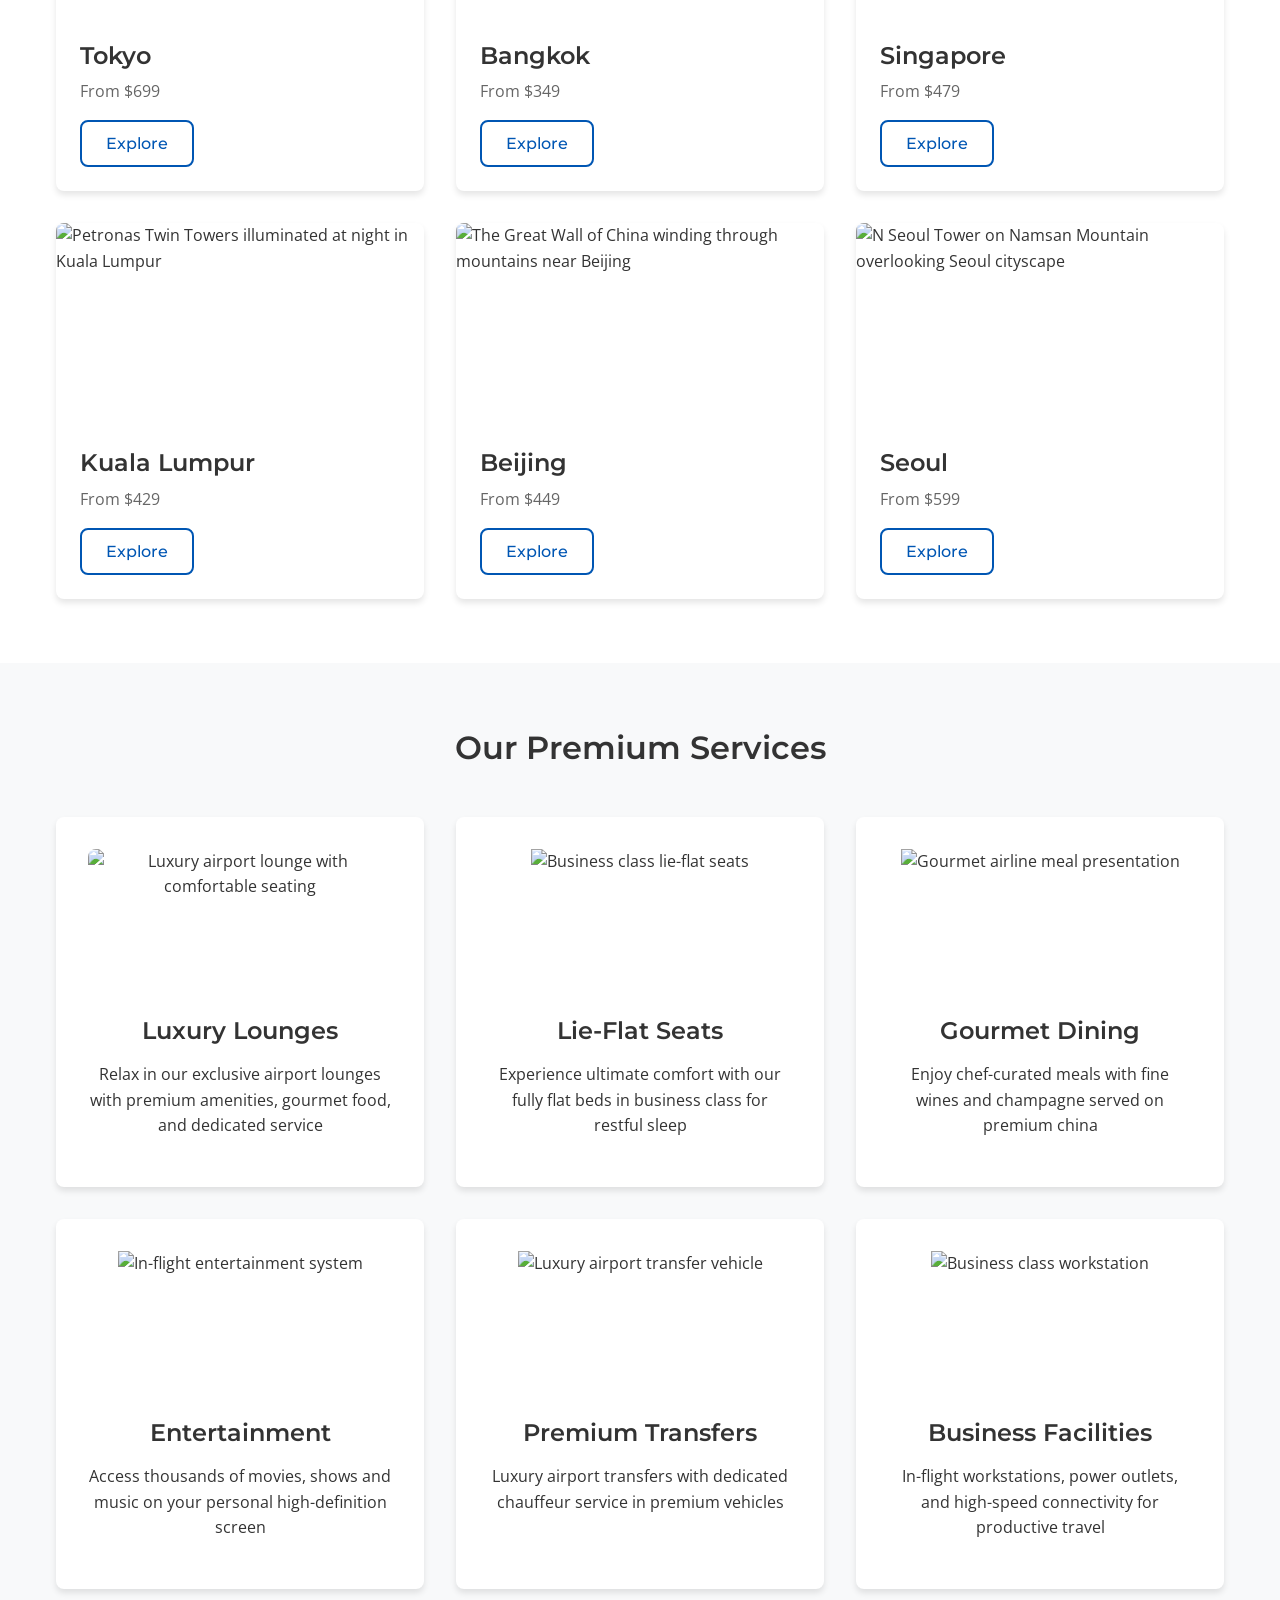
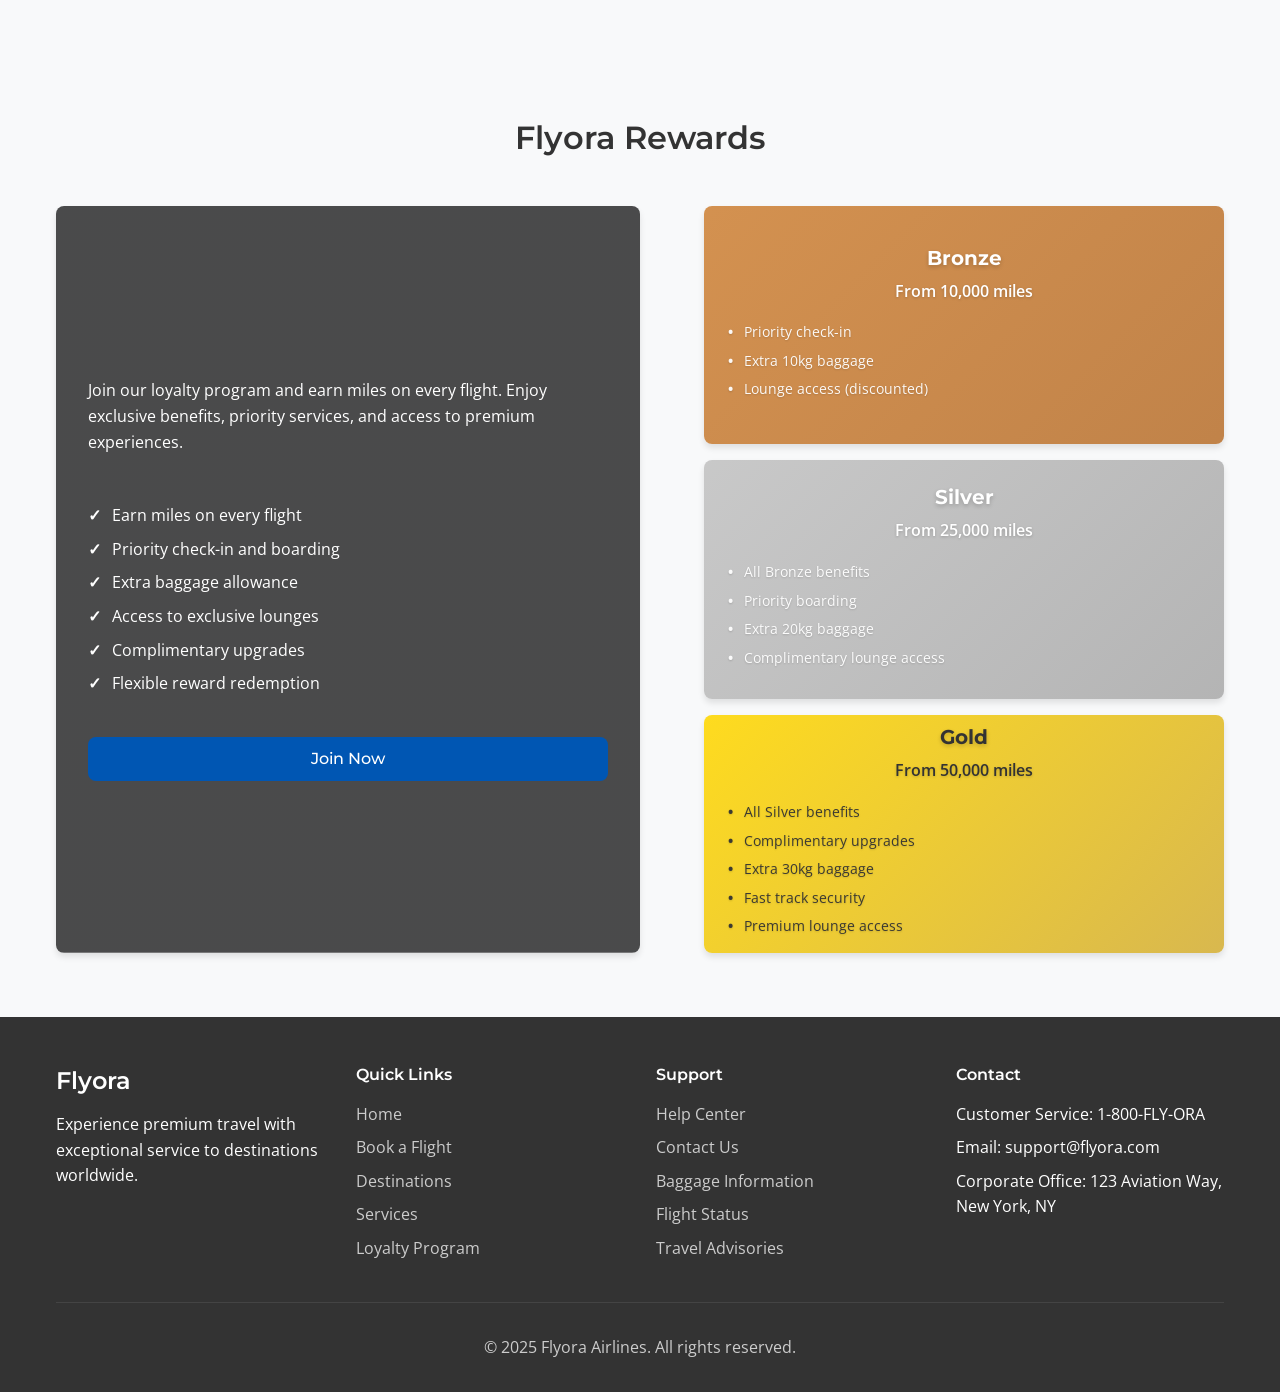
==== commit 9c6d67a4: "Add files via upload" ====
--- a/HTML/index.html
+++ b/HTML/index.html
@@ -3,17 +3,20 @@
 <head>
     <meta charset="UTF-8">
     <meta name="viewport" content="width=device-width, initial-scale=1.0">
+    <meta name="description" content="Flyora Airlines - Experience premium travel with comfort, luxury, and exceptional service to over 200 destinations worldwide. Book your flight today.">
+    <meta name="keywords" content="airline, flights, premium travel, business class, flight booking">
     <title>Flyora - Premium Airline Experience</title>
     <link href="https://fonts.googleapis.com/css2?family=Montserrat:wght@400;500;600;700&family=Open+Sans:wght@400;500&display=swap" rel="stylesheet">
     <link rel="stylesheet" href="../CSS/style.css">
 </head>
+
 <body>
     <!-- Header & Navigation -->
     <header class="header">
         <div class="container">
-            <nav class="navbar">
+            <nav class="navbar" role="navigation" aria-label="Main navigation">
                 <div class="nav-brand">
-                    <a href="#" class="logo">
+                    <a href="#" class="logo" aria-label="Flyora Airlines Home">
                         <span class="logo-text">FLYORA</span>
                     </a>
                 </div>
@@ -25,15 +28,15 @@
                     <li class="nav-item"><a href="#services" class="nav-link">Services</a></li>
                     <li class="nav-item"><a href="#support" class="nav-link">Support</a></li>
                     <li class="nav-item auth-buttons">
-                        <button class="btn btn-secondary" id="loginBtn">Login</button>
-                        <button class="btn btn-primary" id="signupBtn">Sign Up</button>
+                        <button class="btn btn-secondary" id="loginBtn" aria-label="Login to your account">Login</button>
+                        <button class="btn btn-primary" id="signupBtn" aria-label="Sign up for new account">Sign Up</button>
                     </li>
                 </ul>
-                <div class="hamburger">
+                <button class="hamburger" aria-label="Toggle navigation menu" aria-expanded="false">
                     <span class="bar"></span>
                     <span class="bar"></span>
                     <span class="bar"></span>
-                </div>
+                </button>
             </nav>
         </div>
     </header>
@@ -44,7 +47,7 @@
             <div class="hero-content">
                 <h1 class="hero-title">Experience Premium Travel</h1>
                 <p class="hero-subtitle">Fly with comfort, luxury, and exceptional service to over 200 destinations worldwide</p>
-                <button class="btn btn-primary btn-large">Book Your Flight</button>
+                <button class="btn btn-primary btn-large" onclick="document.getElementById('booking').scrollIntoView({behavior: 'smooth'})">Book Your Flight</button>
             </div>
         </div>
     </section>
@@ -53,26 +56,26 @@
     <section class="flight-search" id="booking">
         <div class="container">
             <div class="search-container">
-                <div class="search-tabs">
-                    <button class="tab-btn active" data-tab="round-trip">Round Trip</button>
-                    <button class="tab-btn" data-tab="one-way">One Way</button>
-                    <button class="tab-btn" data-tab="multi-city">Multi-City</button>
-                </div>
-                <form class="search-form" id="flightSearchForm">
+                <div class="search-tabs" role="tablist" aria-label="Flight search type">
+                    <button class="tab-btn active" data-tab="round-trip" role="tab" aria-selected="true" aria-controls="flight-search-panel">Round Trip</button>
+                    <button class="tab-btn" data-tab="one-way" role="tab" aria-selected="false" aria-controls="flight-search-panel">One Way</button>
+                    <button class="tab-btn" data-tab="multi-city" role="tab" aria-selected="false" aria-controls="flight-search-panel">Multi-City</button>
+                </div>
+                <form class="search-form" id="flightSearchForm" role="search" aria-label="Search for flights">
                     <div class="form-row">
                         <div class="form-group">
                             <label for="from">From</label>
-                            <input type="text" id="from" placeholder="City or airport" required>
+                            <input type="text" id="from" placeholder="City or airport" required aria-required="true">
                         </div>
                         <div class="form-group">
                             <label for="to">To</label>
-                            <input type="text" id="to" placeholder="City or airport" required>
+                            <input type="text" id="to" placeholder="City or airport" required aria-required="true">
                         </div>
                     </div>
                     <div class="form-row">
                         <div class="form-group">
                             <label for="departure">Departure</label>
-                            <input type="date" id="departure" required>
+                            <input type="date" id="departure" required aria-required="true">
                         </div>
                         <div class="form-group">
                             <label for="return">Return</label>
@@ -82,7 +85,7 @@
                     <div class="form-row">
                         <div class="form-group">
                             <label for="passengers">Passengers</label>
-                            <select id="passengers">
+                            <select id="passengers" aria-label="Select number of passengers">
                                 <option value="1">1 Passenger</option>
                                 <option value="2">2 Passengers</option>
                                 <option value="3">3 Passengers</option>
@@ -92,7 +95,7 @@
                         </div>
                         <div class="form-group">
                             <label for="class">Class</label>
-                            <select id="class">
+                            <select id="class" aria-label="Select travel class">
                                 <option value="economy">Economy</option>
                                 <option value="premium">Premium Economy</option>
                                 <option value="business">Business</option>
@@ -111,72 +114,77 @@
         <div class="container">
             <h2 class="section-title">Popular Destinations</h2>
             <div class="destinations-grid">
-                <!-- Tokyo - Sensoji Temple -->
-                <div class="destination-card">
-                    <div class="card-image">
-                        <img src="https://images.unsplash.com/photo-1540959733332-9abcb6d7d92a?ixlib=rb-4.0.3&ixid=M3wxMjA3fDB8MHxwaG90by1wYWdlfHx8fGVufDB8fHx8fA%3D%3D&auto=format&fit=crop&w=2070&q=80" alt="Sensoji Temple in Tokyo">
+                <!-- Tokyo - Tokyo Tower -->
+                <article class="destination-card">
+                    <div class="card-image">
+                        <img src="https://images.unsplash.com/photo-1513407030348-c983a97b98d8?ixlib=rb-4.0.3&auto=format&fit=crop&w=800&q=80" alt="Tokyo Tower illuminated at night in Tokyo" loading="lazy">
                     </div>
                     <div class="card-content">
                         <h3>Tokyo</h3>
                         <p>From $699</p>
-                        <button class="btn btn-secondary">Explore</button>
-                    </div>
-                </div>
+                        <button class="btn btn-secondary" aria-label="Explore flights to Tokyo">Explore</button>
+                    </div>
+                </article>
+                
                 <!-- Bangkok - Wat Arun -->
-                <div class="destination-card">
-                    <div class="card-image">
-                        <img src="https://images.unsplash.com/photo-1596422846543-75c6fc197f07?ixlib=rb-4.0.3&ixid=M3wxMjA3fDB8MHxwaG90by1wYWdlfHx8fGVufDB8fHx8fA%3D%3D&auto=format&fit=crop&w=2046&q=80" alt="Wat Arun Temple in Bangkok">
+                <article class="destination-card">
+                    <div class="card-image">
+                        <img src="https://images.unsplash.com/photo-1596422846543-75c6fc197f07?ixlib=rb-4.0.3&auto=format&fit=crop&w=800&q=80" alt="Wat Arun Temple at sunset in Bangkok" loading="lazy">
                     </div>
                     <div class="card-content">
                         <h3>Bangkok</h3>
                         <p>From $349</p>
-                        <button class="btn btn-secondary">Explore</button>
-                    </div>
-                </div>
-                <!-- Singapore - Merlion -->
-                <div class="destination-card">
-                    <div class="card-image">
-                        <img src="https://images.unsplash.com/photo-1525625293386-3f8f99389edd?ixlib=rb-4.0.3&ixid=M3wxMjA3fDB8MHxwaG90by1wYWdlfHx8fGVufDB8fHx8fA%3D%3D&auto=format&fit=crop&w=2052&q=80" alt="Merlion Statue in Singapore">
+                        <button class="btn btn-secondary" aria-label="Explore flights to Bangkok">Explore</button>
+                    </div>
+                </article>
+                
+                <!-- Singapore - Marina Bay Sands -->
+                <article class="destination-card">
+                    <div class="card-image">
+                        <img src="https://images.unsplash.com/photo-1565967511849-76a60a516170?ixlib=rb-4.0.3&auto=format&fit=crop&w=800&q=80" alt="Marina Bay Sands hotel and skyline in Singapore" loading="lazy">
                     </div>
                     <div class="card-content">
                         <h3>Singapore</h3>
                         <p>From $479</p>
-                        <button class="btn btn-secondary">Explore</button>
-                    </div>
-                </div>
-                <!-- Kuala Lumpur - Batu Caves -->
-                <div class="destination-card">
-                    <div class="card-image">
-                        <img src="https://images.unsplash.com/photo-1596422846543-75c6fc197f07?ixlib=rb-4.0.3&ixid=M3wxMjA3fDB8MHxwaG90by1wYWdlfHx8fGVufDB8fHx8fA%3D%3D&auto=format&fit=crop&w=2046&q=80" alt="Batu Caves in Kuala Lumpur">
+                        <button class="btn btn-secondary" aria-label="Explore flights to Singapore">Explore</button>
+                    </div>
+                </article>
+                
+                <!-- Kuala Lumpur - Petronas Towers -->
+                <article class="destination-card">
+                    <div class="card-image">
+                        <img src="https://images.unsplash.com/photo-1508062878650-88b52897f298?ixlib=rb-4.0.3&auto=format&fit=crop&w=800&q=80" alt="Petronas Twin Towers illuminated at night in Kuala Lumpur" loading="lazy">
                     </div>
                     <div class="card-content">
                         <h3>Kuala Lumpur</h3>
                         <p>From $429</p>
-                        <button class="btn btn-secondary">Explore</button>
-                    </div>
-                </div>
-                <!-- Beijing - Forbidden City -->
-                <div class="destination-card">
-                    <div class="card-image">
-                        <img src="https://images.unsplash.com/photo-1508804185872-d7badad00f7d?ixlib=rb-4.0.3&ixid=M3wxMjA3fDB8MHxwaG90by1wYWdlfHx8fGVufDB8fHx8fA%3D%3D&auto=format&fit=crop&w=2070&q=80" alt="Forbidden City in Beijing">
+                        <button class="btn btn-secondary" aria-label="Explore flights to Kuala Lumpur">Explore</button>
+                    </div>
+                </article>
+                
+                <!-- Beijing - Great Wall -->
+                <article class="destination-card">
+                    <div class="card-image">
+                        <img src="https://images.unsplash.com/photo-1508804185872-d7badad00f7d?ixlib=rb-4.0.3&auto=format&fit=crop&w=800&q=80" alt="The Great Wall of China winding through mountains near Beijing" loading="lazy">
                     </div>
                     <div class="card-content">
                         <h3>Beijing</h3>
                         <p>From $449</p>
-                        <button class="btn btn-secondary">Explore</button>
-                    </div>
-                </div>
-                <!-- Seoul - Gyeongbokgung Palace -->
-                <div class="destination-card">
-                    <div class="card-image">
-                        <img src="https://images.unsplash.com/photo-1534274867514-d5b47ef89ed7?ixlib=rb-4.0.3&ixid=M3wxMjA3fDB8MHxwaG90by1wYWdlfHx8fGVufDB8fHx8fA%3D%3D&auto=format&fit=crop&w=2065&q=80" alt="Gyeongbokgung Palace in Seoul">
+                        <button class="btn btn-secondary" aria-label="Explore flights to Beijing">Explore</button>
+                    </div>
+                </article>
+                
+                <!-- Seoul - N Seoul Tower -->
+                <article class="destination-card">
+                    <div class="card-image">
+                        <img src="https://images.unsplash.com/photo-1534274867514-d5b47ef89ed7?ixlib=rb-4.0.3&auto=format&fit=crop&w=800&q=80" alt="N Seoul Tower on Namsan Mountain overlooking Seoul cityscape" loading="lazy">
                     </div>
                     <div class="card-content">
                         <h3>Seoul</h3>
                         <p>From $599</p>
-                        <button class="btn btn-secondary">Explore</button>
-                    </div>
-                </div>
+                        <button class="btn btn-secondary" aria-label="Explore flights to Seoul">Explore</button>
+                    </div>
+                </article>
             </div>
         </div>
     </section>
@@ -186,48 +194,48 @@
         <div class="container">
             <h2 class="section-title">Our Premium Services</h2>
             <div class="services-grid">
-                <div class="service-card">
-                    <div class="service-image">
-                        <img src="https://images.unsplash.com/photo-1566073771259-6a8506099945?ixlib=rb-4.0.3&ixid=M3wxMjA3fDB8MHxwaG90by1wYWdlfHx8fGVufDB8fHx8fA%3D%3D&auto=format&fit=crop&w=2068&q=80" alt="Luxury airport lounge with comfortable seating">
+                <article class="service-card">
+                    <div class="service-image">
+                        <img src="https://images.unsplash.com/photo-1566073771259-6a8506099945?ixlib=rb-4.0.3&auto=format&fit=crop&w=800&q=80" alt="Luxury airport lounge with comfortable seating" loading="lazy">
                     </div>
                     <h3>Luxury Lounges</h3>
                     <p>Relax in our exclusive airport lounges with premium amenities, gourmet food, and dedicated service</p>
-                </div>
-                <div class="service-card">
-                    <div class="service-image">
-                        <img src="https://images.unsplash.com/photo-1556386737-ae9b1e8faa12?ixlib=rb-4.0.3&ixid=M3wxMjA3fDB8MHxwaG90by1wYWdlfHx8fGVufDB8fHx8fA%3D%3D&auto=format&fit=crop&w=2070&q=80" alt="Business class lie-flat seats">
+                </article>
+                <article class="service-card">
+                    <div class="service-image">
+                        <img src="https://images.unsplash.com/photo-1556386737-ae9b1e8faa12?ixlib=rb-4.0.3&auto=format&fit=crop&w=800&q=80" alt="Business class lie-flat seats" loading="lazy">
                     </div>
                     <h3>Lie-Flat Seats</h3>
                     <p>Experience ultimate comfort with our fully flat beds in business class for restful sleep</p>
-                </div>
-                <div class="service-card">
-                    <div class="service-image">
-                        <img src="https://images.unsplash.com/photo-1565299624946-b28f40a0ca4b?ixlib=rb-4.0.3&ixid=M3wxMjA3fDB8MHxwaG90by1wYWdlfHx8fGVufDB8fHx8fA%3D%3D&auto=format&fit=crop&w=1981&q=80" alt="Gourmet airline meal presentation">
+                </article>
+                <article class="service-card">
+                    <div class="service-image">
+                        <img src="https://images.unsplash.com/photo-1565299624946-b28f40a0ca4b?ixlib=rb-4.0.3&auto=format&fit=crop&w=800&q=80" alt="Gourmet airline meal presentation" loading="lazy">
                     </div>
                     <h3>Gourmet Dining</h3>
                     <p>Enjoy chef-curated meals with fine wines and champagne served on premium china</p>
-                </div>
-                <div class="service-card">
-                    <div class="service-image">
-                        <img src="https://images.unsplash.com/photo-1571019613454-1cb2f99b2d8b?ixlib=rb-4.0.3&ixid=M3wxMjA3fDB8MHxwaG90by1wYWdlfHx8fGVufDB8fHx8fA%3D%3D&auto=format&fit=crop&w=2070&q=80" alt="In-flight entertainment system">
+                </article>
+                <article class="service-card">
+                    <div class="service-image">
+                        <img src="https://images.unsplash.com/photo-1571019613454-1cb2f99b2d8b?ixlib=rb-4.0.3&auto=format&fit=crop&w=800&q=80" alt="In-flight entertainment system" loading="lazy">
                     </div>
                     <h3>Entertainment</h3>
                     <p>Access thousands of movies, shows and music on your personal high-definition screen</p>
-                </div>
-                <div class="service-card">
-                    <div class="service-image">
-                        <img src="https://images.unsplash.com/photo-1544620347-c4fd4a3d5957?ixlib=rb-4.0.3&ixid=M3wxMjA3fDB8MHxwaG90by1wYWdlfHx8fGVufDB8fHx8fA%3D%3D&auto=format&fit=crop&w=2069&q=80" alt="Luxury airport transfer vehicle">
+                </article>
+                <article class="service-card">
+                    <div class="service-image">
+                        <img src="https://images.unsplash.com/photo-1544620347-c4fd4a3d5957?ixlib=rb-4.0.3&auto=format&fit=crop&w=800&q=80" alt="Luxury airport transfer vehicle" loading="lazy">
                     </div>
                     <h3>Premium Transfers</h3>
                     <p>Luxury airport transfers with dedicated chauffeur service in premium vehicles</p>
-                </div>
-                <div class="service-card">
-                    <div class="service-image">
-                        <img src="https://images.unsplash.com/photo-1565689228864-2c3d63f83f81?ixlib=rb-4.0.3&ixid=M3wxMjA3fDB8MHxwaG90by1wYWdlfHx8fGVufDB8fHx8fA%3D%3D&auto=format&fit=crop&w=2070&q=80" alt="Business class workstation">
+                </article>
+                <article class="service-card">
+                    <div class="service-image">
+                        <img src="https://images.unsplash.com/photo-1565689228864-2c3d63f83f81?ixlib=rb-4.0.3&auto=format&fit=crop&w=800&q=80" alt="Business class workstation" loading="lazy">
                     </div>
                     <h3>Business Facilities</h3>
                     <p>In-flight workstations, power outlets, and high-speed connectivity for productive travel</p>
-                </div>
+                </article>
             </div>
         </div>
     </section>
@@ -251,36 +259,45 @@
                 </div>
                 <div class="loyalty-visual">
                     <div class="tier-cards">
-                        <div class="tier-card bronze">
-                            <h4>Bronze</h4>
-                            <p>From 10,000 miles</p>
-                            <ul class="tier-benefits">
-                                <li>Priority check-in</li>
-                                <li>Extra 10kg baggage</li>
-                                <li>Lounge access (discounted)</li>
-                            </ul>
-                        </div>
-                        <div class="tier-card silver">
-                            <h4>Silver</h4>
-                            <p>From 25,000 miles</p>
-                            <ul class="tier-benefits">
-                                <li>All Bronze benefits</li>
-                                <li>Priority boarding</li>
-                                <li>Extra 20kg baggage</li>
-                                <li>Complimentary lounge access</li>
-                            </ul>
-                        </div>
-                        <div class="tier-card gold">
-                            <h4>Gold</h4>
-                            <p>From 50,000 miles</p>
-                            <ul class="tier-benefits">
-                                <li>All Silver benefits</li>
-                                <li>Complimentary upgrades</li>
-                                <li>Extra 30kg baggage</li>
-                                <li>Fast track security</li>
-                                <li>Premium lounge access</li>
-                            </ul>
-                        </div>
+                        <article class="tier-card bronze">
+                            <div class="tier-overlay"></div>
+                            <div class="tier-content">
+                                <h4>Bronze</h4>
+                                <p>From 10,000 miles</p>
+                                <ul class="tier-benefits">
+                                    <li>Priority check-in</li>
+                                    <li>Extra 10kg baggage</li>
+                                    <li>Lounge access (discounted)</li>
+                                </ul>
+                            </div>
+                        </article>
+                        <article class="tier-card silver">
+                            <div class="tier-overlay"></div>
+                            <div class="tier-content">
+                                <h4>Silver</h4>
+                                <p>From 25,000 miles</p>
+                                <ul class="tier-benefits">
+                                    <li>All Bronze benefits</li>
+                                    <li>Priority boarding</li>
+                                    <li>Extra 20kg baggage</li>
+                                    <li>Complimentary lounge access</li>
+                                </ul>
+                            </div>
+                        </article>
+                        <article class="tier-card gold">
+                            <div class="tier-overlay"></div>
+                            <div class="tier-content">
+                                <h4>Gold</h4>
+                                <p>From 50,000 miles</p>
+                                <ul class="tier-benefits">
+                                    <li>All Silver benefits</li>
+                                    <li>Complimentary upgrades</li>
+                                    <li>Extra 30kg baggage</li>
+                                    <li>Fast track security</li>
+                                    <li>Premium lounge access</li>
+                                </ul>
+                            </div>
+                        </article>
                     </div>
                 </div>
             </div>
@@ -331,40 +348,50 @@
     </footer>
 
     <!-- Auth Modal -->
-    <div class="modal" id="authModal">
+    <div class="modal" id="authModal" role="dialog" aria-modal="true" aria-labelledby="modal-title">
         <div class="modal-content">
-            <span class="close">&times;</span>
-            <div class="auth-tabs">
-                <button class="auth-tab active" data-tab="login">Login</button>
-                <button class="auth-tab" data-tab="signup">Sign Up</button>
-            </div>
-            <form class="auth-form" id="loginForm">
+            <button class="close" aria-label="Close modal">&times;</button>
+            <h2 id="modal-title" class="sr-only">Authentication</h2>
+            <div class="auth-tabs" role="tablist" aria-label="Authentication options">
+                <button class="auth-tab active" data-tab="login" role="tab" aria-selected="true" aria-controls="loginForm">Login</button>
+                <button class="auth-tab" data-tab="signup" role="tab" aria-selected="false" aria-controls="signupForm">Sign Up</button>
+            </div>
+            <form class="auth-form" id="loginForm" aria-labelledby="login-title">
+                <h3 id="login-title" class="sr-only">Login Form</h3>
                 <div class="form-group">
                     <label for="loginEmail">Email</label>
-                    <input type="email" id="loginEmail" required>
+                    <input type="email" id="loginEmail" required aria-required="true" autocomplete="email">
+                    <span class="error-message" id="loginEmailError" role="alert"></span>
                 </div>
                 <div class="form-group">
                     <label for="loginPassword">Password</label>
-                    <input type="password" id="loginPassword" required>
+                    <input type="password" id="loginPassword" required aria-required="true" autocomplete="current-password">
+                    <span class="error-message" id="loginPasswordError" role="alert"></span>
                 </div>
                 <button type="submit" class="btn btn-primary">Login</button>
             </form>
-            <form class="auth-form hidden" id="signupForm">
+            <form class="auth-form hidden" id="signupForm" aria-labelledby="signup-title">
+                <h3 id="signup-title" class="sr-only">Sign Up Form</h3>
                 <div class="form-group">
                     <label for="signupName">Full Name</label>
-                    <input type="text" id="signupName" required>
+                    <input type="text" id="signupName" required aria-required="true" autocomplete="name">
+                    <span class="error-message" id="signupNameError" role="alert"></span>
                 </div>
                 <div class="form-group">
                     <label for="signupEmail">Email</label>
-                    <input type="email" id="signupEmail" required>
+                    <input type="email" id="signupEmail" required aria-required="true" autocomplete="email">
+                    <span class="error-message" id="signupEmailError" role="alert"></span>
                 </div>
                 <div class="form-group">
                     <label for="signupPassword">Password</label>
-                    <input type="password" id="signupPassword" required>
+                    <input type="password" id="signupPassword" required aria-required="true" autocomplete="new-password" minlength="8">
+                    <span class="error-message" id="signupPasswordError" role="alert"></span>
+                    <small class="form-hint">Minimum 8 characters</small>
                 </div>
                 <div class="form-group">
                     <label for="signupConfirmPassword">Confirm Password</label>
-                    <input type="password" id="signupConfirmPassword" required>
+                    <input type="password" id="signupConfirmPassword" required aria-required="true" autocomplete="new-password">
+                    <span class="error-message" id="signupConfirmPasswordError" role="alert"></span>
                 </div>
                 <button type="submit" class="btn btn-primary">Sign Up</button>
             </form>
@@ -372,8 +399,8 @@
     </div>
 
     <!-- Notification -->
-    <div class="notification hidden" id="notification"></div>
-
+    <div class="notification hidden" id="notification" role="alert" aria-live="polite"></div>  
     <script src="../JavaScript/script.js"></script>
+
 </body>
 </html>
--- a/CSS/style.css
+++ b/CSS/style.css
@@ -83,6 +83,19 @@
     padding: 0 1rem;
 }
 
+/* Screen Reader Only Class */
+.sr-only {
+    position: absolute;
+    width: 1px;
+    height: 1px;
+    padding: 0;
+    margin: -1px;
+    overflow: hidden;
+    clip: rect(0, 0, 0, 0);
+    white-space: nowrap;
+    border-width: 0;
+}
+
 /* Buttons */
 .btn {
     display: inline-block;
@@ -99,6 +112,11 @@
     min-width: 44px;
 }
 
+.btn:focus {
+    outline: 3px solid var(--accent-color);
+    outline-offset: 2px;
+}
+
 .btn-primary {
     background-color: var(--primary-color);
     color: var(--text-white);
@@ -155,6 +173,11 @@
     color: var(--primary-color);
 }
 
+.logo:focus {
+    outline: 3px solid var(--accent-color);
+    outline-offset: 2px;
+}
+
 .nav-menu {
     display: flex;
     align-items: center;
@@ -170,6 +193,11 @@
 
 .nav-link:hover {
     color: var(--primary-color);
+}
+
+.nav-link:focus {
+    outline: 3px solid var(--accent-color);
+    outline-offset: 2px;
 }
 
 .nav-link::after {
@@ -196,6 +224,14 @@
     display: none;
     flex-direction: column;
     cursor: pointer;
+    background: none;
+    border: none;
+    padding: 0.5rem;
+}
+
+.hamburger:focus {
+    outline: 3px solid var(--accent-color);
+    outline-offset: 2px;
 }
 
 .bar {
@@ -260,6 +296,11 @@
     border-bottom: 3px solid transparent;
 }
 
+.tab-btn:focus {
+    outline: 3px solid var(--accent-color);
+    outline-offset: 2px;
+}
+
 .tab-btn.active {
     color: var(--primary-color);
     border-bottom-color: var(--primary-color);
@@ -280,6 +321,7 @@
 .form-group {
     display: flex;
     flex-direction: column;
+    position: relative;
 }
 
 .form-group label {
@@ -305,6 +347,27 @@
     box-shadow: 0 0 0 3px rgba(0, 86, 179, 0.1);
 }
 
+.form-hint {
+    font-size: 0.875rem;
+    color: var(--text-light);
+    margin-top: 0.25rem;
+}
+
+.error-message {
+    font-size: 0.875rem;
+    color: var(--error-color);
+    margin-top: 0.25rem;
+    display: none;
+}
+
+.error-message.show {
+    display: block;
+}
+
+.form-group input.error {
+    border-color: var(--error-color);
+}
+
 /* Destinations */
 .destinations {
     padding: 4rem 0;
@@ -332,6 +395,11 @@
 .destination-card:hover {
     transform: translateY(-5px);
     box-shadow: var(--shadow-lg);
+}
+
+.destination-card:focus-within {
+    outline: 3px solid var(--accent-color);
+    outline-offset: 2px;
 }
 
 .card-image {
@@ -440,6 +508,7 @@
     justify-content: center;
 }
 
+/* Loyalty Text avec image de fond d'avion premium */
 .loyalty-text {
     padding: 2rem;
     border-radius: var(--border-radius);
@@ -447,7 +516,7 @@
     position: relative;
     overflow: hidden;
     background: linear-gradient(rgba(0, 0, 0, 0.7), rgba(0, 0, 0, 0.7)), 
-                url('https://images.unsplash.com/photo-1556386736-6b26ccf16cf3?ixlib=rb-4.0.3&ixid=M3wxMjA3fDB8MHxwaG90by1wYWdlfHx8fGVufDB8fHx8fA%3D%3D&auto=format&fit=crop&w=2070&q=80');
+                url('https://images.unsplash.com/photo-1556388158-158ea5ccacbd?ixlib=rb-4.0.3&auto=format&fit=crop&w=1200&q=80');
     background-size: cover;
     background-position: center;
     color: var(--text-white);
@@ -464,13 +533,14 @@
 }
 
 .benefits-list li::before {
-    content: '✓';
+    content: '\2713';
     position: absolute;
     left: 0;
     color: var(--text-white);
     font-weight: bold;
 }
 
+/* Tier Cards Container */
 .tier-cards {
     display: flex;
     flex-direction: column;
@@ -479,6 +549,7 @@
     justify-content: center;
 }
 
+/* Base Tier Card avec images de fond */
 .tier-card {
     padding: 1.5rem;
     border-radius: var(--border-radius);
@@ -488,49 +559,105 @@
     display: flex;
     flex-direction: column;
     justify-content: center;
-}
-
+    position: relative;
+    overflow: hidden;
+    background-size: cover;
+    background-position: center;
+    min-height: 150px;
+    transition: var(--transition);
+}
+
+.tier-card:hover {
+    transform: translateX(5px);
+    box-shadow: var(--shadow-lg);
+}
+
+/* Overlay pour améliorer la lisibilité */
+.tier-overlay {
+    position: absolute;
+    top: 0;
+    left: 0;
+    width: 100%;
+    height: 100%;
+    z-index: 1;
+    transition: var(--transition);
+}
+
+.tier-content {
+    position: relative;
+    z-index: 2;
+}
+
+/* Bronze Tier - Avion economy/standard */
 .tier-card.bronze {
-    background: linear-gradient(135deg, #cd7f32, #b76e2a);
+    background-image: url('https://images.unsplash.com/photo-1436491865332-7a61a109cc05?ixlib=rb-4.0.3&auto=format&fit=crop&w=1200&q=80');
     color: var(--text-white);
 }
 
+.tier-card.bronze .tier-overlay {
+    background: linear-gradient(135deg, rgba(205, 127, 50, 0.85), rgba(183, 110, 42, 0.85));
+}
+
+/* Silver Tier - Avion business class */
 .tier-card.silver {
-    background: linear-gradient(135deg, #c0c0c0, #a8a8a8);
+    background-image: url('https://images.unsplash.com/photo-1583508915901-b5f84c1dcde1?ixlib=rb-4.0.3&auto=format&fit=crop&w=1200&q=80');
     color: var(--text-white);
 }
 
+.tier-card.silver .tier-overlay {
+    background: linear-gradient(135deg, rgba(192, 192, 192, 0.85), rgba(168, 168, 168, 0.85));
+}
+
+/* Gold Tier - First class luxury */
 .tier-card.gold {
-    background: linear-gradient(135deg, #ffd700, #d4af37);
+    background-image: url('https://images.unsplash.com/photo-1581579186913-45ac3e6efe93?ixlib=rb-4.0.3&auto=format&fit=crop&w=1200&q=80');
     color: var(--text-dark);
+}
+
+.tier-card.gold .tier-overlay {
+    background: linear-gradient(135deg, rgba(255, 215, 0, 0.88), rgba(212, 175, 55, 0.88));
 }
 
 .tier-card h4 {
     margin-bottom: 0.5rem;
     font-size: 1.25rem;
+    font-weight: 700;
+    text-shadow: 0 2px 4px rgba(0, 0, 0, 0.2);
+}
+
+.tier-content > p {
+    font-weight: 600;
+    margin-bottom: 1rem;
+    text-shadow: 0 1px 3px rgba(0, 0, 0, 0.2);
 }
 
 .tier-benefits {
     text-align: left;
     margin-top: 1rem;
-    color: rgba(255,255,255,0.9);
+}
+
+.tier-card.bronze .tier-benefits,
+.tier-card.silver .tier-benefits {
+    color: rgba(255, 255, 255, 0.95);
 }
 
 .tier-card.gold .tier-benefits {
-    color: rgba(51,51,51,0.9);
+    color: rgba(51, 51, 51, 0.95);
 }
 
 .tier-benefits li {
-    margin-bottom: 0.25rem;
+    margin-bottom: 0.35rem;
     padding-left: 1rem;
     position: relative;
     font-size: 0.9rem;
+    text-shadow: 0 1px 2px rgba(0, 0, 0, 0.15);
 }
 
 .tier-benefits li::before {
-    content: '•';
+    content: '\2022';
     position: absolute;
     left: 0;
+    font-weight: bold;
 }
 
 /* Footer */
@@ -564,6 +691,11 @@
 
 .footer-section a:hover {
     color: var(--text-white);
+}
+
+.footer-section a:focus {
+    outline: 3px solid var(--accent-color);
+    outline-offset: 2px;
 }
 
 .footer-bottom {
@@ -604,6 +736,18 @@
     font-size: 1.5rem;
     cursor: pointer;
     color: var(--text-light);
+    background: none;
+    border: none;
+    padding: 0.5rem;
+}
+
+.close:hover {
+    color: var(--text-dark);
+}
+
+.close:focus {
+    outline: 3px solid var(--accent-color);
+    outline-offset: 2px;
 }
 
 .auth-tabs {
@@ -621,6 +765,11 @@
     cursor: pointer;
     transition: var(--transition);
     border-bottom: 3px solid transparent;
+}
+
+.auth-tab:focus {
+    outline: 3px solid var(--accent-color);
+    outline-offset: 2px;
 }
 
 .auth-tab.active {
@@ -671,6 +820,22 @@
     color: #333;
 }
 
+/* Skip Link for Accessibility */
+.skip-link {
+    position: absolute;
+    top: -40px;
+    left: 0;
+    background: var(--primary-color);
+    color: white;
+    padding: 8px;
+    text-decoration: none;
+    z-index: 100;
+}
+
+.skip-link:focus {
+    top: 0;
+}
+
 /* Responsive Styles */
 @media (max-width: 1024px) {
     .hero-title {
@@ -752,10 +917,13 @@
     
     .tier-cards {
         flex-direction: row;
+        overflow-x: auto;
+        gap: 1rem;
     }
     
     .tier-card {
-        min-width: 120px;
+        min-width: 200px;
+        flex-shrink: 0;
     }
 }
 
@@ -808,4 +976,32 @@
     .tier-cards {
         flex-direction: column;
     }
+    
+    .tier-card {
+        min-width: auto;
+        width: 100%;
+    }
+}
+
+/* Prefers Reduced Motion */
+@media (prefers-reduced-motion: reduce) {
+    *,
+    *::before,
+    *::after {
+        animation-duration: 0.01ms !important;
+        animation-iteration-count: 1 !important;
+        transition-duration: 0.01ms !important;
+        scroll-behavior: auto !important;
+    }
+}
+
+/* High Contrast Mode Support */
+@media (prefers-contrast: high) {
+    .btn {
+        border: 2px solid currentColor;
+    }
+    
+    .nav-link::after {
+        height: 3px;
+    }
 }
